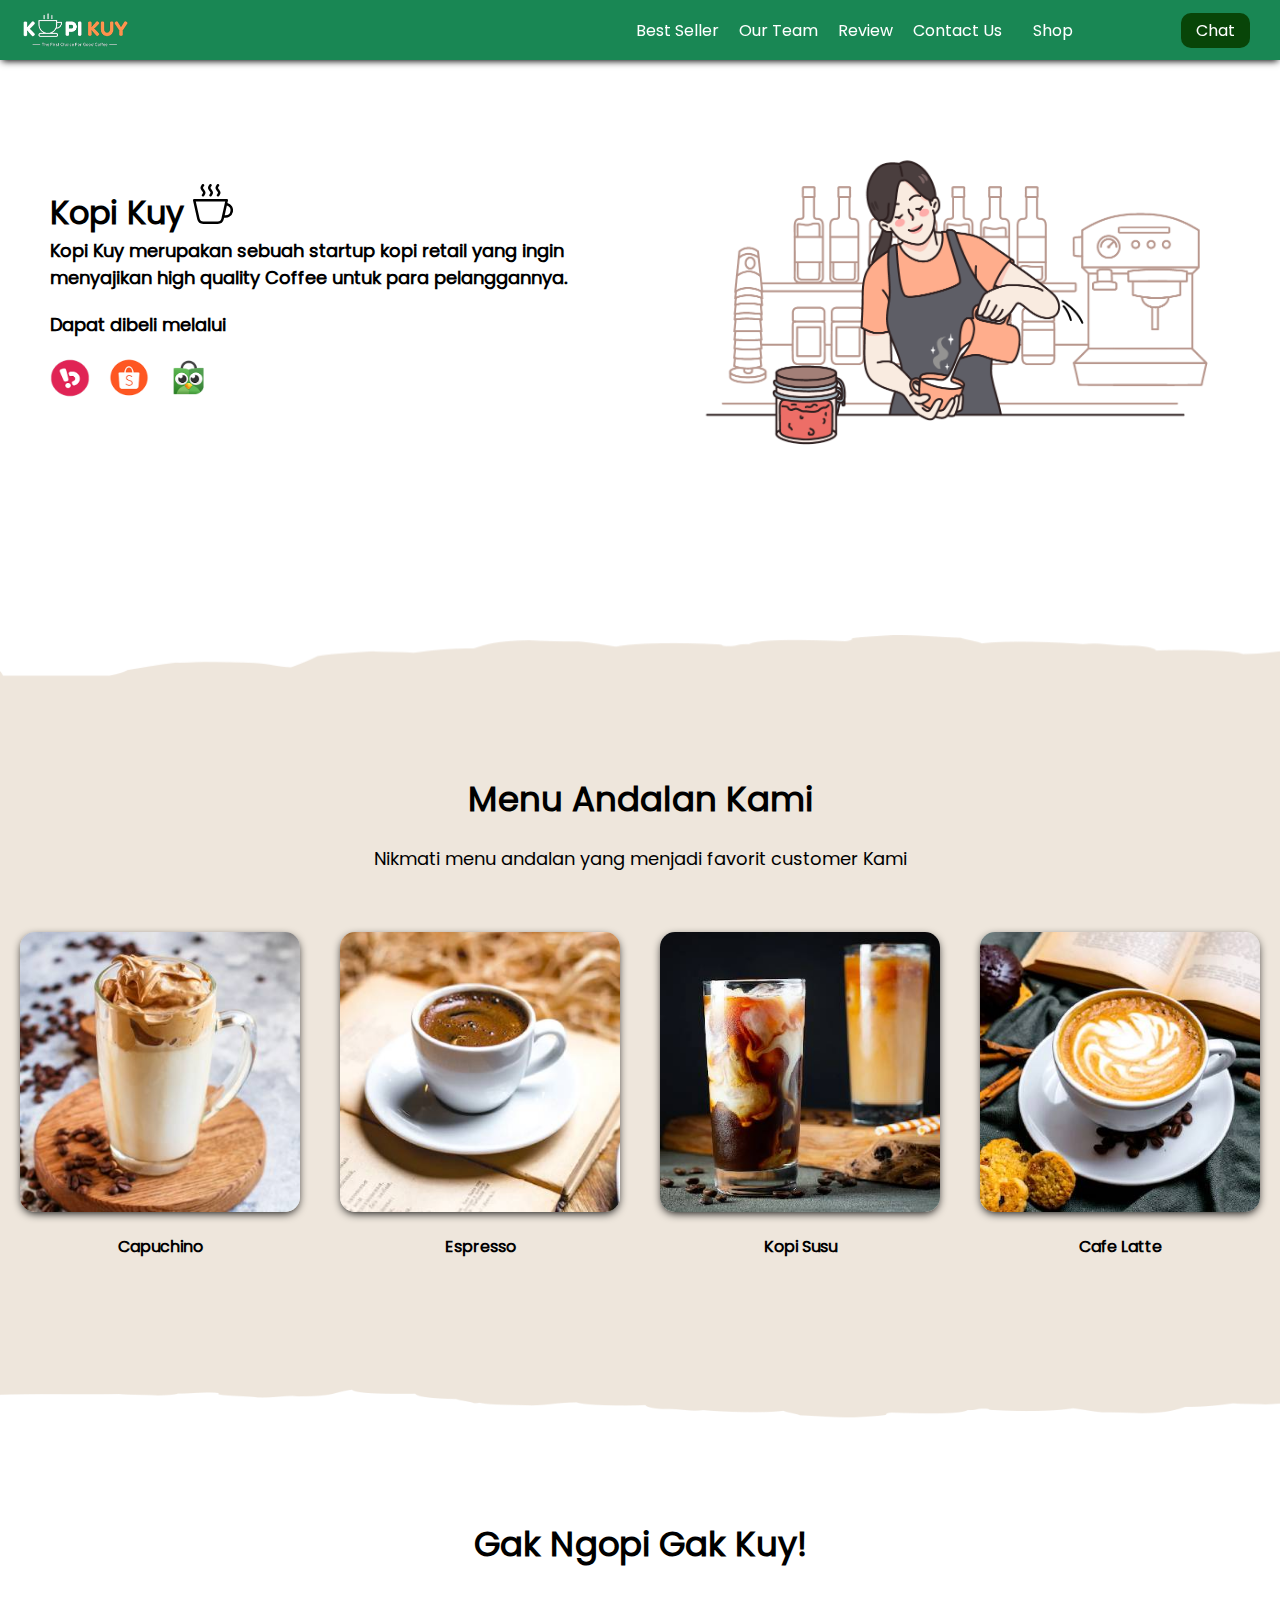
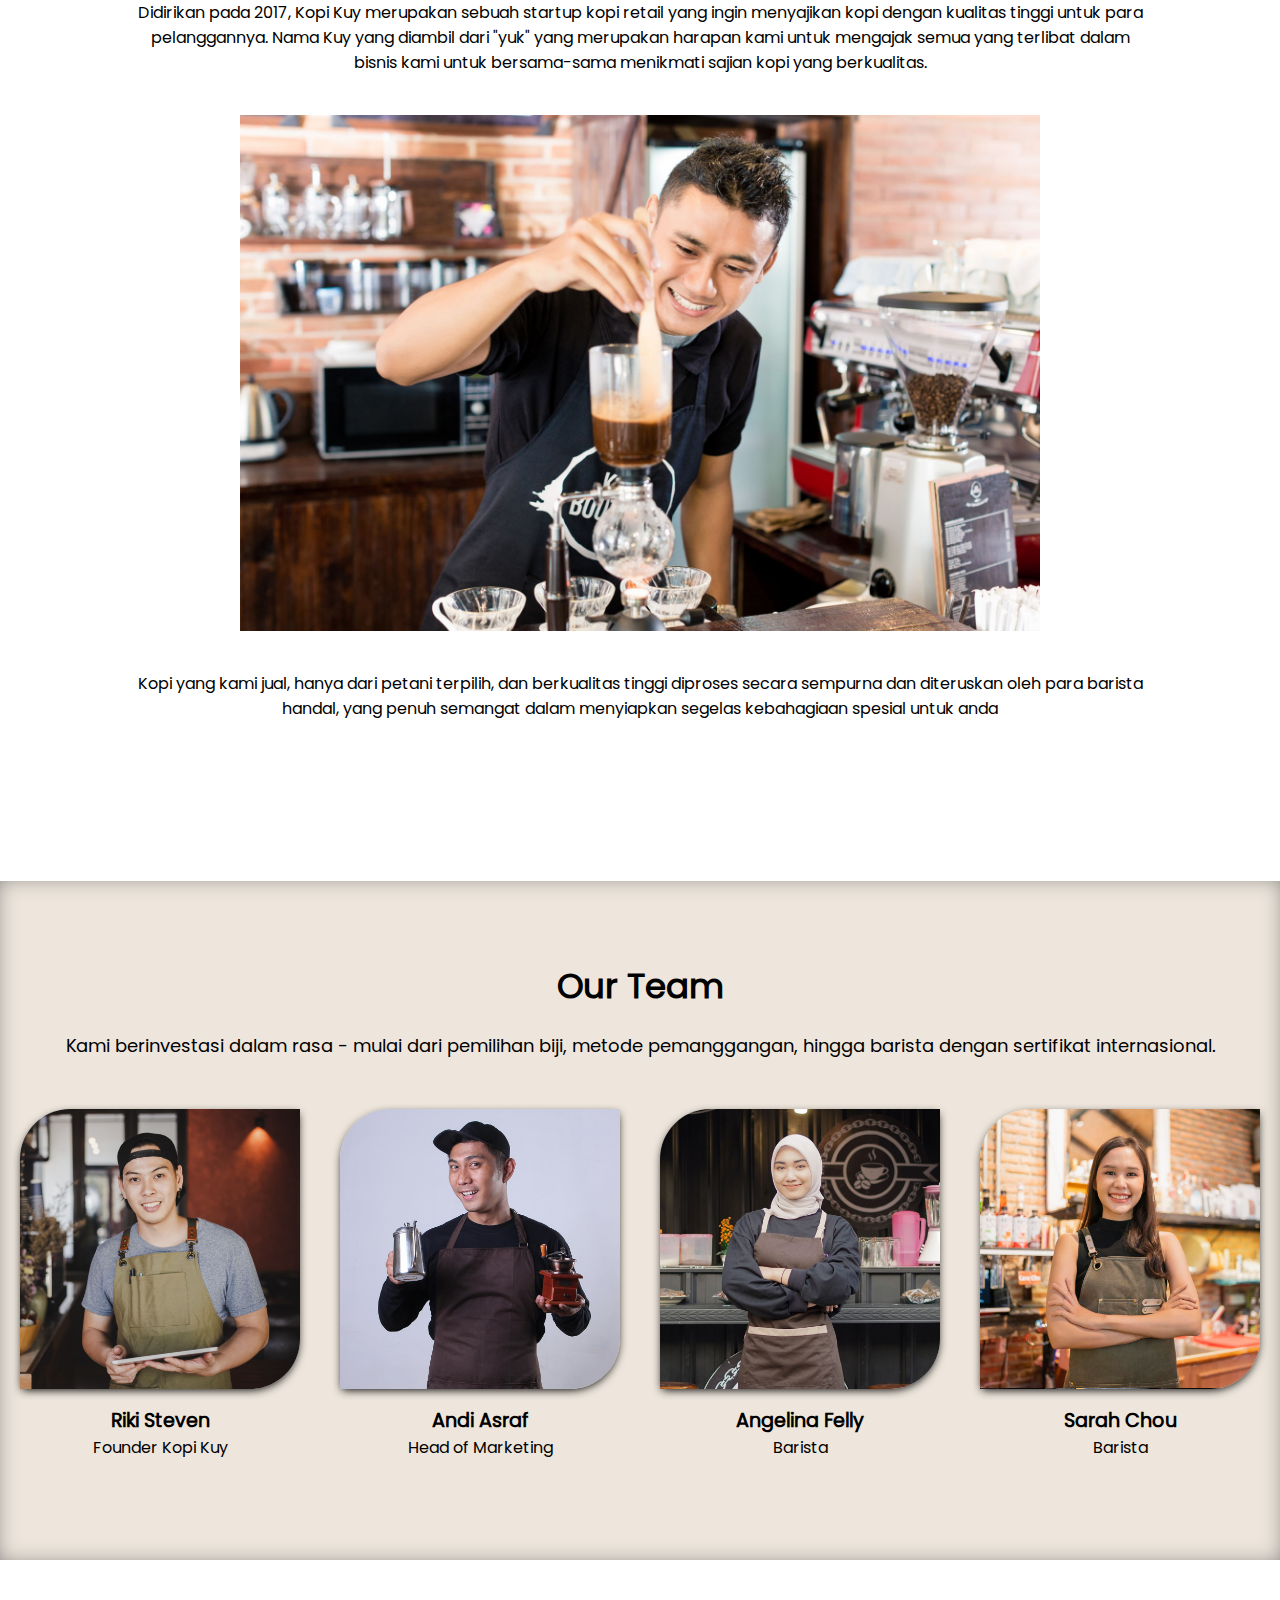
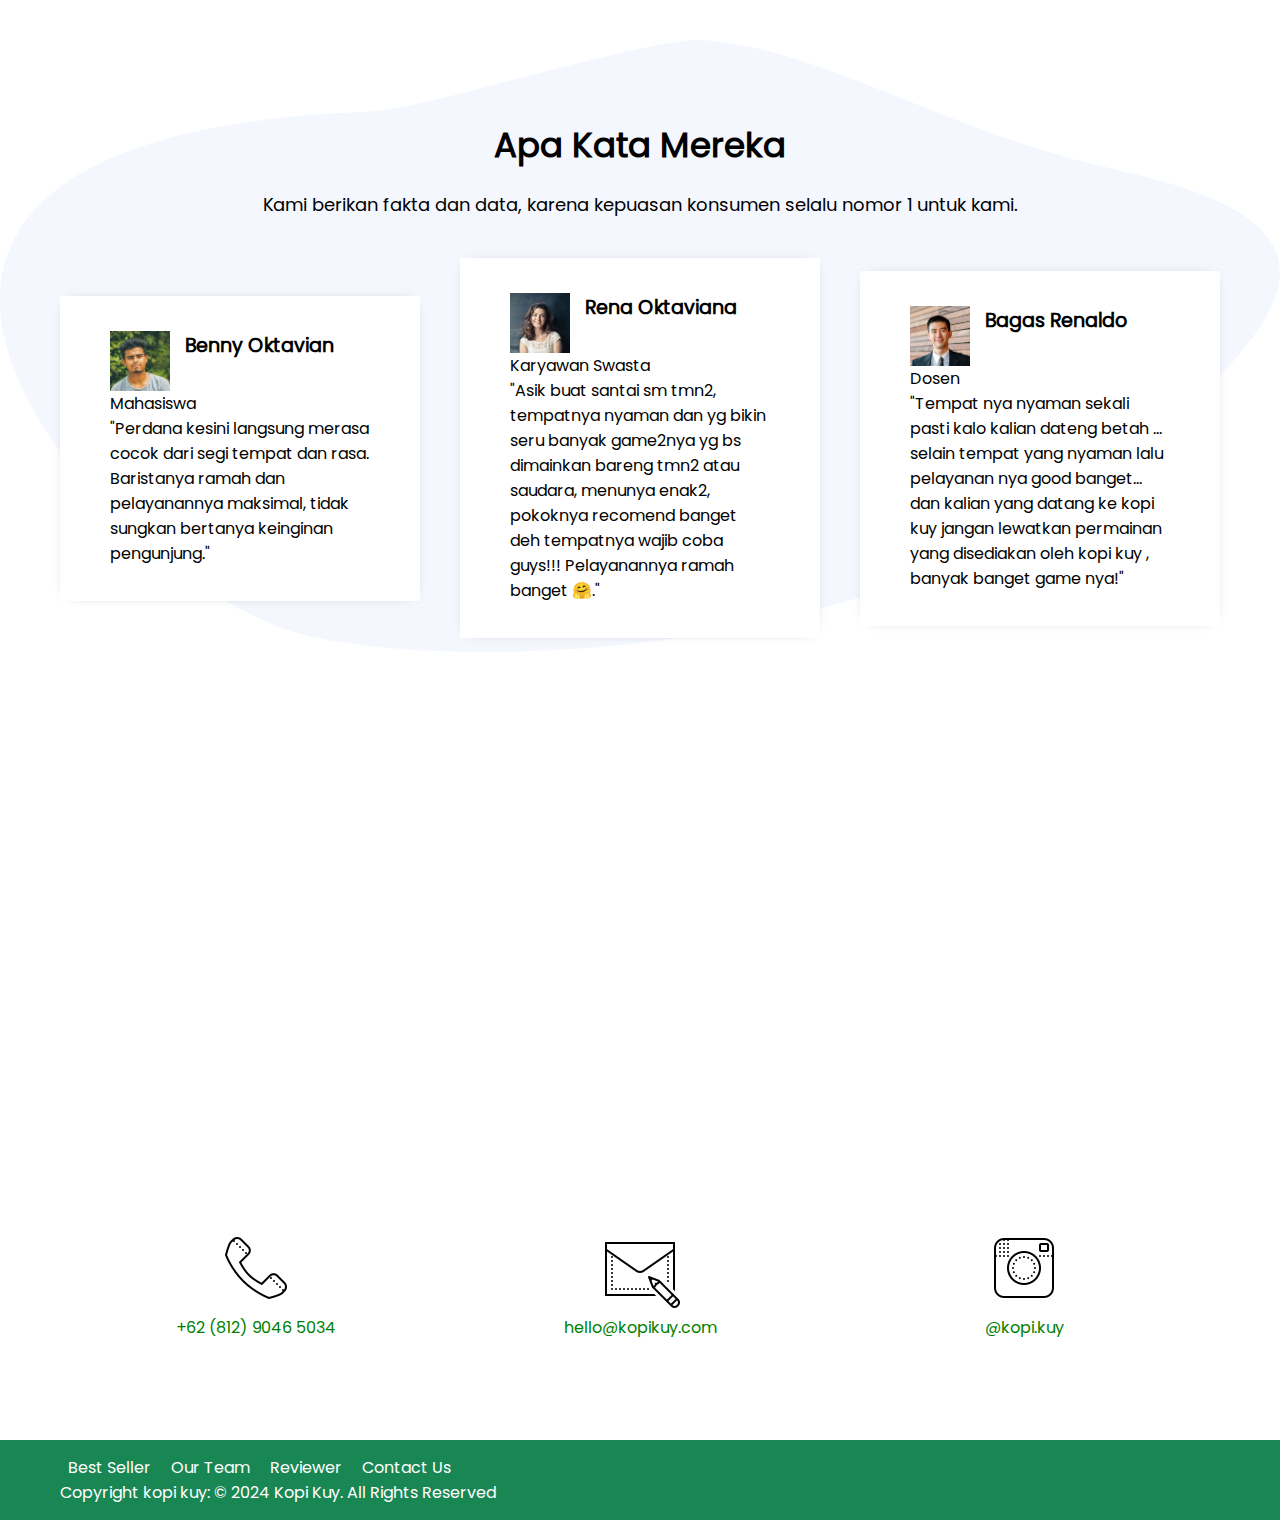
==== index.html @ 82eba28f "Add files via upload" ====
<!DOCTYPE html>
<html lang="id">

<head>
    <meta charset="UTF-8">
    <meta http-equiv="X-UA-Compatible" content="IE=edge">
    <meta name="viewport" content="width=device-width, initial-scale=1.0">
    <link rel="shortcut icon" href="images/favicon.ico" type="image/x-icon">
    <title>Website Kopi Kuy</title>
    <link rel="stylesheet" href="css/style.css">
</head>

<body>
    <nav>
        <img class="logo" src="images/logo/logo_kuy.png">
        <div class="navigasi">
            <a href="#best-seller">Best Seller</a>
            <a href="#our-team">Our Team</a>
            <a href="#review">Review</a>
            <a href="#contact-us">Contact Us</a>
        </div>
        <a class="shop" href="produk.html">Shop</a>
        <a class="chat" href="https://wa.me/628123456?text=Saya ingin bertanya" target="_blank">Chat</a>
    </nav>

    <!--Tulis kode header mulai di baris 28-->

    <header>
        <div class="kiri">
            <h1>
                Kopi Kuy
                <img src="images/icon/icon_kopi.svg" alt="">
                <p>
                    Kopi Kuy merupakan sebuah startup kopi retail yang ingin menyajikan
                    high quality Coffee untuk para pelanggannya.
                </p>
                <p>
                    Dapat dibeli melalui
                </p>
                <div class="olshop">
                    <img src="images/logo/logo_bukalapak.png" alt="">
                    <img src=" images/logo/logo_shopee.png" alt="">
                    <img src="images/logo/logo_tokopedia.png" alt="">
                </div>

            </h1>
        </div>
        <div class="kanan">
            <img src="images/header/header1.png " alt="">
        </div>
    </header>
    <main>
        <section class="best-seller">
            <h2>
                Menu Andalan Kami
            </h2>
            <p>
                Nikmati menu andalan yang menjadi favorit customer Kami
            </p>
            <div class="produk">
                <img src="images/produk/product_capuchino.jpg" alt="">
                <p>
                    Capuchino
                </p>
            </div>
            <div class="produk">
                <img src="images/produk/product_espresso.jpg" alt="">
                <p>
                    Espresso
                </p>

            </div>
            <div class="produk">
                <img src="images/produk/product_kopi_susu.jpg" alt="">
                <p>
                    Kopi Susu
                </p>

            </div>
            <div class="produk">
                <img src="images/produk/product_latte.jpg" alt="">
                <p>
                    Cafe Latte
                </p>
            </div>
        </section>
        <section class="about-us" id="about-us">
            <h2>
                Gak Ngopi Gak Kuy!
            </h2>
            <p>
                Didirikan pada 2017, Kopi Kuy merupakan sebuah startup kopi retail
                yang ingin menyajikan kopi dengan kualitas tinggi untuk para pelanggannya.
                Nama Kuy yang diambil dari "yuk" yang merupakan harapan kami untuk mengajak semua
                yang terlibat dalam bisnis kami untuk bersama-sama menikmati sajian kopi yang berkualitas.
            </p>
            <img src="images/about-us/meracik kopi.jpg" alt="">
            <p>
                Kopi yang kami jual, hanya dari petani terpilih, dan berkualitas tinggi diproses
                secara sempurna dan diteruskan oleh para barista handal, yang penuh semangat
                dalam menyiapkan segelas kebahagiaan spesial untuk anda
            </p>
        </section>

        <section class="our-team" id="our-team">
            <h2>
                Our Team
            </h2>
            <p>
                Kami berinvestasi dalam rasa - mulai dari pemilihan biji, metode pemanggangan,
                hingga barista dengan sertifikat internasional.
            </p>
            <div class="team">
                <img src="images/team/team1.jpg" alt="">
                <h3>
                    Riki Steven
                </h3>
                <p>
                    Founder Kopi Kuy
                </p>
            </div>
            <div class="team">
                <img src="images/team/team2.jpg" alt="">
                <h3>
                    Andi Asraf
                </h3>
                <p>
                    Head of Marketing
                </p>
            </div>
            <div class="team">
                <img src="images/team/team3.jpg" alt="">
                <h3>
                    Angelina Felly
                </h3>
                <p>
                    Barista
                </p>
            </div>
            <div class="team">
                <img src="images/team/team4.jpg" alt="">
                <h3>
                    Sarah Chou
                </h3>
                <p>
                    Barista
                </p>
            </div>

        </section>
        <section class="review" id="review">
            <h2>
                Apa Kata Mereka
            </h2>
            <p>
                Kami berikan fakta dan data, karena kepuasan konsumen selalu nomor 1 untuk kami.
            </p>
            <div class="testimoni">
                <img src="images/customer/customer1.jpg" alt="">
                <h3>
                    Benny Oktavian
                </h3>
                <p>
                    Mahasiswa
                </p>
                <p>
                    "Perdana kesini langsung merasa cocok dari segi tempat dan rasa.
                    Baristanya ramah dan pelayanannya maksimal, tidak sungkan bertanya keinginan pengunjung."
                </p>
            </div>
            <div class="testimoni">
                <img src="images/customer/customer2.jpg" alt="">
                <h3>
                    Rena Oktaviana
                </h3>
                <p>
                    Karyawan Swasta
                </p>
                <p>
                    "Asik buat santai sm tmn2, tempatnya nyaman dan yg bikin seru banyak game2nya
                    yg bs dimainkan bareng tmn2 atau saudara, menunya enak2, pokoknya recomend
                    banget deh tempatnya wajib coba guys!!! Pelayanannya ramah banget 🤗."
                </p>


            </div>
            <div class="testimoni">
                <img src="images/customer/customer3.jpg" alt="">
                <h3>
                    Bagas Renaldo
                </h3>
                <p>
                    Dosen
                </p>
                <p>
                    "Tempat nya nyaman sekali pasti kalo kalian dateng betah ...
                    selain tempat yang nyaman lalu pelayanan nya good banget...
                    dan kalian yang datang ke kopi kuy jangan lewatkan permainan yang disediakan
                    oleh kopi kuy , banyak banget game nya!"
                </p>
            </div>
        </section>

        <section class="contact-us" id="contact-us">
            <iframe
                src="https://www.google.com/maps/embed?pb=!1m14!1m8!1m3!1d7932.741866032694!2d106.668581!3d-6.214715!3m2!1i1024!2i768!4f13.1!3m3!1m2!1s0x2e69f9912c7f297b%3A0xe5a3a671dae861ab!2sKopi%20kuy!5e0!3m2!1sid!2sid!4v1680617229460!5m2!1sid!2sid"
                allowfullscreen="" loading="lazy" referrerpolicy="no-referrer-when-downgrade"></iframe>
            <div class="kontak">
                <img src="images/icon/icon_phone.png" alt="">
                <p>
                    +62 (812) 9046 5034
                </p>
            </div>
            <div class="kontak">
                <img src="images/icon/icon_mail.png" alt="">
                <p>
                    hello@kopikuy.com
                </p>
            </div>
            <div class="kontak">
                <img src="images/icon/icon_instagram.png" alt="">
                <p>
                    @kopi.kuy
                </p>
            </div>
        </section>


    </main>
    <footer>
        <div class="navigasi">
            <a href="#best-seller">
                Best Seller</a>
            <a href="#our-team">
                Our Team</a>
            <a href="#review">
                Reviewer</a>
            <a href="#contact-us">
                Contact Us</a>

            <P>
                Copyright kopi kuy: © 2024 Kopi Kuy. All Rights Reserved
            </P>
    </footer>


</body>
---- css/style.css ----
/* Kode * di bawah ini untuk mereset tampilan setiap web browser supaya seragam */

* {
   box-sizing: border-box;
   margin: 0;
   padding: 0;
}

html {
   /* scroll-behavior: smooth agar scroll ketika klik pada navigasi menjadi halus */
   scroll-behavior: smooth;
}

/* 
Kode di bawah ini untuk mengatur nav sampai footer agar memiliki tampilan flexibel
selengkapnya akan di bahas di hari ke 3
*/

nav,
header,
section,
footer {
   /* 
      display: flex memiliki pengaturan yang dapat mengatur agar elemen
      di dalamnya memiliki ukuran yang fleksibel
      digunakan saat ada elemen yang isinya lebih dari satu kolom
   */
   display: flex;
   /* 
      align-items: center mengatur elemen di dalamnya rata tengah vertikal
   */
   align-items: center;

   /* 
      justify-content: center mengatur elemen di dalamnya rata tengah horizontal
   */
   justify-content: center;

   /* 
      flex-wrap: wrap mengatur agar jika lebar elemen berlebih, maka elemen
      akan otomatis diletakan di baris baru (tidak dipaksakan di satu baris)
   */
   flex-wrap: wrap;
}



/* 
Kode @font-face untuk menginstall font ke dalam Website 
src adalah untuk lokasi fontnya, font dapat di cari di website https://fonts.google.com/
dengan memberi nama family, maka kita mendaftarkan font tersebut ke dalam website
*/

@font-face {
   src: url(../fonts/poppins.woff2);
   font-family: 'Poppins';
}

body {
   /* 
   mendaftarkan semua teks pada body menjadi family Poppins 
   kenapa pada body? karena elemen body membungkus semua elemen dari nav section sampai footer
   */
   font-family: 'Poppins';
}

/*
Misalnya ada font dari google yang bernama Irish Grover yang berada di:
https://fonts.gstatic.com/s/irishgrover/v23/buExpoi6YtLz2QW7LA4flVgv__RP.woff2

maka bisa coba copy kode berikut untuk menginstall font tadi:

@font-face {
  font-family: 'Irish Grover';
  font-style: normal;
  font-weight: 400;
  src: url(https://fonts.gstatic.com/s/irishgrover/v23/buExpoi6YtLz2QW7LA4flVgv__RP.woff2) format('woff2');
}

Jika kode di atas sudah di copy
Nanti pada element yang ingin menggunakan font Irish Grover Tadi, tinggal diganti font-familynya
misal mau mengganti h1 dan h2 maka kodenya sebagai berikut:

h1,h2 {
   font-family: 'Irish Grover';
}

*/


a {
   /* menghilangkan garis bawah pada link */
   text-decoration: none;

   /* 
   color: adalah untuk mengganti warna tulisan.
   color:unset digunakan pada a untuk menghilangkan warna bawaan pada link (biasanya warna biru) 
   */
   color: unset;
}

h2 {
   /* mengatur ukuran huruf ke 34 pixel */
   font-size: 34px;
}

h3 {
   /* mengatur ukuran huruf ke 1.2rem */
   font-size: 1.2rem;
}

h1,
h2,
h3 {
   /* mengatur tebal huruf bisa bold, normal*/
   font-weight: bold;
}

img {
   /* 
      kode max-width artinya lebar maksimal
      mengatur agar semua elemen img memiliki lebar maksimal 100% agar
      besar gambar tidak melebihi layar ataupun elemen pembungkus
   */
   max-width: 100%;
}

/* Navigasi */

nav {
   /* 
   background-color mengatur warna latar belakang 
   untuk pengguna hp, pergantian warna tidak bisa seperti vs code
   hanya dapat menggunakan warna bahasa inggris seperti: red, green, brown, purple dsb
   untuk pengguna vscode silahkan arahkan mouse ke kotak warna di bawah
   untuk mengganti warna sesuai keinginan
   */
   background-color: #198754;

   /* box-shadow membuat efek bayangan */
   box-shadow: 0 3px 7px -2px #000;

   /* width mengatur lebar elemen. 100% agar lebarnya full dari kiri sampai kanan layar */
   width: 100%;

   /* 
   padding digunakan untuk memberi jarak ke dalam. 
   efeknya bila digunakan pada elemen yang memiliki warna latar akan membuat elemen tersebut 'gemuk'
   padding-top artinya jarak ke atas, nilai padding dapat berupa
   padding-top, padding-bottom, padding-left, padding-right
   */
   padding-top: 10px;
   padding-bottom: 10px;

   /* 
   position mengatur posisi elemen, position:fixed supaya elemen nav akan ikut menempel di atas layar
   saat kita scroll ke bawah. Jika ingin navigasi gak nempel, bisa menggunakan position:static;
   */
   position: fixed;

   /* Nilai z-index semakin besar, maka elemen akan semakin di depan */
   z-index: 500;
}

img.logo {
   /* height mengatur tinggi elemen */
   height: 40px;
   /* penjelasan margin mirip dengan padding, fungsinya untuk memberi jarak pada elemen */
   margin-left: 20px;
}

div.navigasi {
   margin-left: auto;
   margin-right: 15px;
}

nav a {
   color: #fff;
   padding-left: 8px;
   padding-right: 8px;
}

a.shop {
   margin-right: 100px;
}

a.chat {
   margin-right: 30px;
   background-color: rgb(8, 69, 8);
   color: #fff;
   padding-top: 5px;
   padding-right: 15px;
   padding-bottom: 5px;
   padding-left: 15px;
   border-radius: 10px;
}


/* 
   PERHATIKAN bahwa dalam mengatur elemen, nama elemen langsung ditulis
   sedangkan untuk mengatur class, dibutuhkan tanda titik (.) terlebih dulu
   img {} berarti seluruh elemen dengan tag img (<img src="....">), 
   sedangkan .img artinya hanya elemen dengan class img (<img class="img" src="...">) 
*/


/* HEADER */


header,
section {
   /*
    padding mengatur jarak ke dalam
    pada padding dan margin ditambahkan top / right / bottom / top 
    untuk mengatur jarak masing-masing 
   */
   padding-top: 80px;
   padding-bottom: 80px;

   /* margin mengatur jarak ke luar */
   margin-bottom: 80px;
}

/* penulisan CSS dapat digabung dengan beberapa elemen */
header div.kiri,
header div.kanan {
   /* width mengatur lebar elemen. 50% artinya setengah ukuran elemen pembungkus */
   width: 50%;
   padding: 50px;
}

header h1 {
   margin-bottom: 20px;
}

header p {
   /* font-size digunakan untuk mengatur ukuran huruf */
   font-size: 18px;
   margin-bottom: 20px;
}

div.olshop img {
   width: 40px;
   /* aspect-ratio:1 agar tinggi menyesuaikan width */
   aspect-ratio: 1;
   margin-right: 10px;
}

/* Best Seller */

section.best-seller {
   position: relative;

   /* background-color mengatur warna latar belakang elemen */
   background-color: #EEE6DC;

   /* text-align mengatur rata tulisan, bisa bernilai: left, right, center, justify */
   text-align: center;
}

/* 
terkait position, after, dan before memerlukan pemahaman mendalam
terkait layout pada CSS untuk dapat memahami secara penuh 
*/

section.best-seller::before,
section.best-seller::after {
   position: absolute;
   content: "";
   width: 100%;
   height: 76px;

   /* background-image untuk menambahkan gambar sebagai background */
   background-image: url(../images/background/garis-atas.png);

   /*background-size agar gambar latar menyesuaikan tinggi / lebar elemen */
   background-size: cover;

   top: -60px;
   left: 0;
}

section.best-seller::after {
   height: 60px;
   background-image: url(../images/background/garis-bawah.png);
   top: unset;
   bottom: -60px;
}

section.best-seller h2 {
   margin-bottom: 20px;
   width: 100%;
}

/* 
Penulisan section.best-seller > p berarti mengatur elemen p yang langsung
di bungkus oleh elemen <section class="best-seller">
aturan ini tidak berlaku untuk elemen <p> yang ada di dalam <div class="produk">
*/

section.best-seller>p {
   font-size: 18px;
   margin-bottom: 40px;
   width: 100%;
}

div.produk {
   /* 
      Penulisan padding dan margin seperti padding:20px ini penulisan singkat 
      yang berarti top, right, bottom, left nilainya sama, yaitu 20px 
   */
   padding: 20px;
   width: 25%;
}

div.produk img {
   /* transition membuat animasi transisi dari perubahan style, 0.3s berarti 0.3 detik */
   transition: all 0.3s ease;

   /* border-radius  Membuat sudut membulat */
   border-radius: 15px;

   /* box-shadow membuat efek bayangan */
   box-shadow: 0 3px 10px -2px #000;
}

/*

kode div.produk img:hover akan dijalankan saat mouse ada di atas elemen <img> yang ada
di dalam <div class="produk"> 
karena ada efek transition pada div.produk img 
maka akan menghasilkan efek animasi yang smooth

*/
div.produk img:hover {

   /* membuat transformasi, bisa berupa scale(1.05), rotate(180deg), translateY(-50px), dsb */
   transform: scale(0.9);
   border-radius: 50%;
}

div.produk p {
   margin-top: 15px;
   font-weight: bold;
}



/* About US */

section.about-us {
   /* max-width: 80%; mengatur lebar maksimal elemen tidak boleh melebihi 80% layar */
   max-width: 80%;

   /* margin-left dan margin-right auto akan membuat posisi elemen berada di tengah */
   margin-left: auto;
   margin-right: auto;
   text-align: center;
}

section.about-us h2 {
   margin-bottom: 30px;
   width: 100%;
}

section.about-us img {
   /* 
      Penulisan width: 800px dan max-width: 100% mengatur agar
      elemen memiliki lebar 800px namun tidak boleh melebihi 100% ukuran layar
   */
   width: 800px;
   max-width: 100%;
   margin: auto;
}

/*
section.about-us p:nth-child(2) berarti mengatur elemen ke 2 dengan jenis <p>
yang ada di dalam <section class="about-us">
*/

section.about-us p:nth-child(2) {
   margin-bottom: 40px;
}

section.about-us p:nth-child(4) {
   margin-top: 40px;
}


/* OUR TEAM */

section.our-team {
   background-color: #EEE6DC;
   box-shadow: inset 0px 0px 23px -6px #707070;
   text-align: center;
}

section.our-team h2 {
   margin-bottom: 20px;
   width: 100%;
}

section.our-team>p {
   margin-bottom: 30px;
   font-size: 18px;
   width: 800px;
   max-width: 90%;
   margin-left: auto;
   margin-right: auto;
   width: 100%;
}

div.team {
   width: 25%;
   padding: 20px;
}

div.team img {
   width: 100%;
   aspect-ratio: 1/1;
   object-fit: cover;
   box-shadow: 0 3px 10px -2px #000;
   border-radius: 50px 0px 50px 0px;
   margin-bottom: 10px;
}


/* REVIEW */

section.review {
   background-image: url(../images/background/bg-review.svg);
   /* 
      background-size: contain;
      membuat gambar latar belakang tidak terpotong
   */
   background-size: contain;

   /* 
      background-repeat: no-repeat;
      membuat gambar latar belakang tidak diulang (duplikat)
   */
   background-repeat: no-repeat;
   padding-left: 40px;
   padding-right: 40px;
   justify-content: space-around;
   /* align-items: stretch; membuat tinggi elemen di dalam .review .baris seragam */
   text-align: center;
}

section.review h2 {
   margin-bottom: 20px;
   width: 100%;
}

section.review>p {
   margin-bottom: 40px;
   font-size: 18px;
   width: 100%;
}

div.testimoni {
   width: 30%;
   display: flex;
   flex-wrap: wrap;
   padding: 35px 50px;
   box-shadow: 0px 0px 12px -10px #000;
   background-color: #fff;
}

div.testimoni img {
   width: 60px;
   height: 60px;
   margin-right: 15px;
   object-fit: cover;
}

div.profile {
   text-align: left;
   display: block;
   margin-bottom: 30px;
   width: calc(100% - 75px);
}

div.profile p {
   width: 100%;
   text-align: left;
}

div.testimoni>p {
   width: 100%;
   text-align: left;
}

*[data-from="tmp"]>* {
   position: relative;
}

*[data-from="tmp"]>*:nth-child(1):before {
   position: absolute;
   color: red;
   bottom: 40px;
   content: "prakerja";
   font-size: 13px;
   z-index: 10;
   text-decoration: line-through;
}

/* CONTACT US */
section.contact-us {
   margin-bottom: 20px;
}

section.contact-us iframe {
   width: 100%;
   height: 300px;
   border: 0;
}

div.kontak {
   width: 30%;
   /* color mengatur warna tulisan */
   color: green;
   text-align: center;
   margin-top: 50px;
}


/* FOOTER */

footer {
   background-color: #198754;
   padding-top: 15px;
   padding-bottom: 15px;
   color: #fff;
   padding-right: 40px;
   padding-left: 40px;
}

footer div.navigasi {
   margin-left: 20px;
   margin-right: auto;
}

footer div.navigasi a {
   padding: 8px;
}



/* UNTUK kode RESPONSIF hari ke 3 tulis DI BAWAH sini */
@media (max-width:600px) {

   div.navigasi {
      display: none;
   }

   a.shop {
      margin-right: 20px;
      margin-left: auto;
   }

   header div.kiri,
   header div.kanan {
      width: 100%;
      padding: 30px;
      text-align: center;
   }
div.produk,
div.kontak,
div.team {
   width: 50%;
}
div.testimoni {
   width: 100%;
   padding: 42px 16px;
   margin-bottom: 29px;
}

   /*Akhir media query*/
}


/* Kode CSS Selesai di sini */
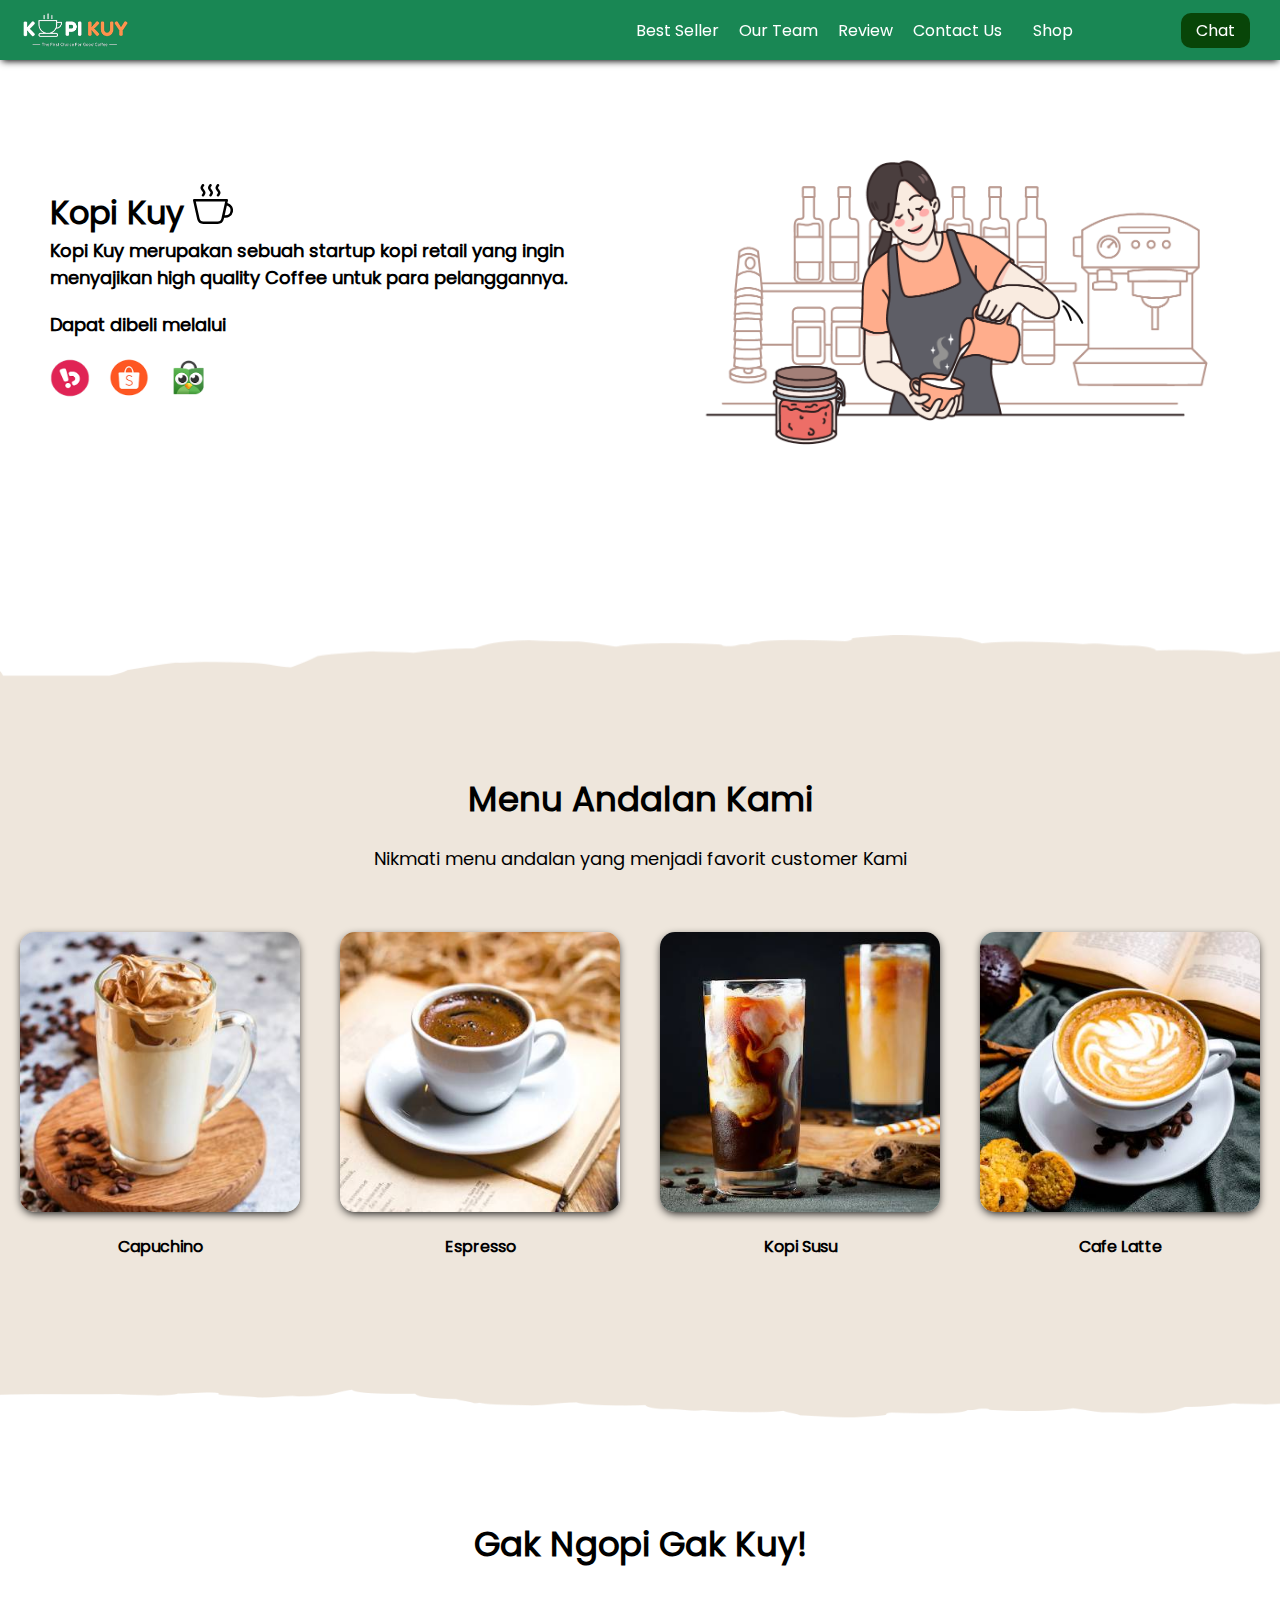
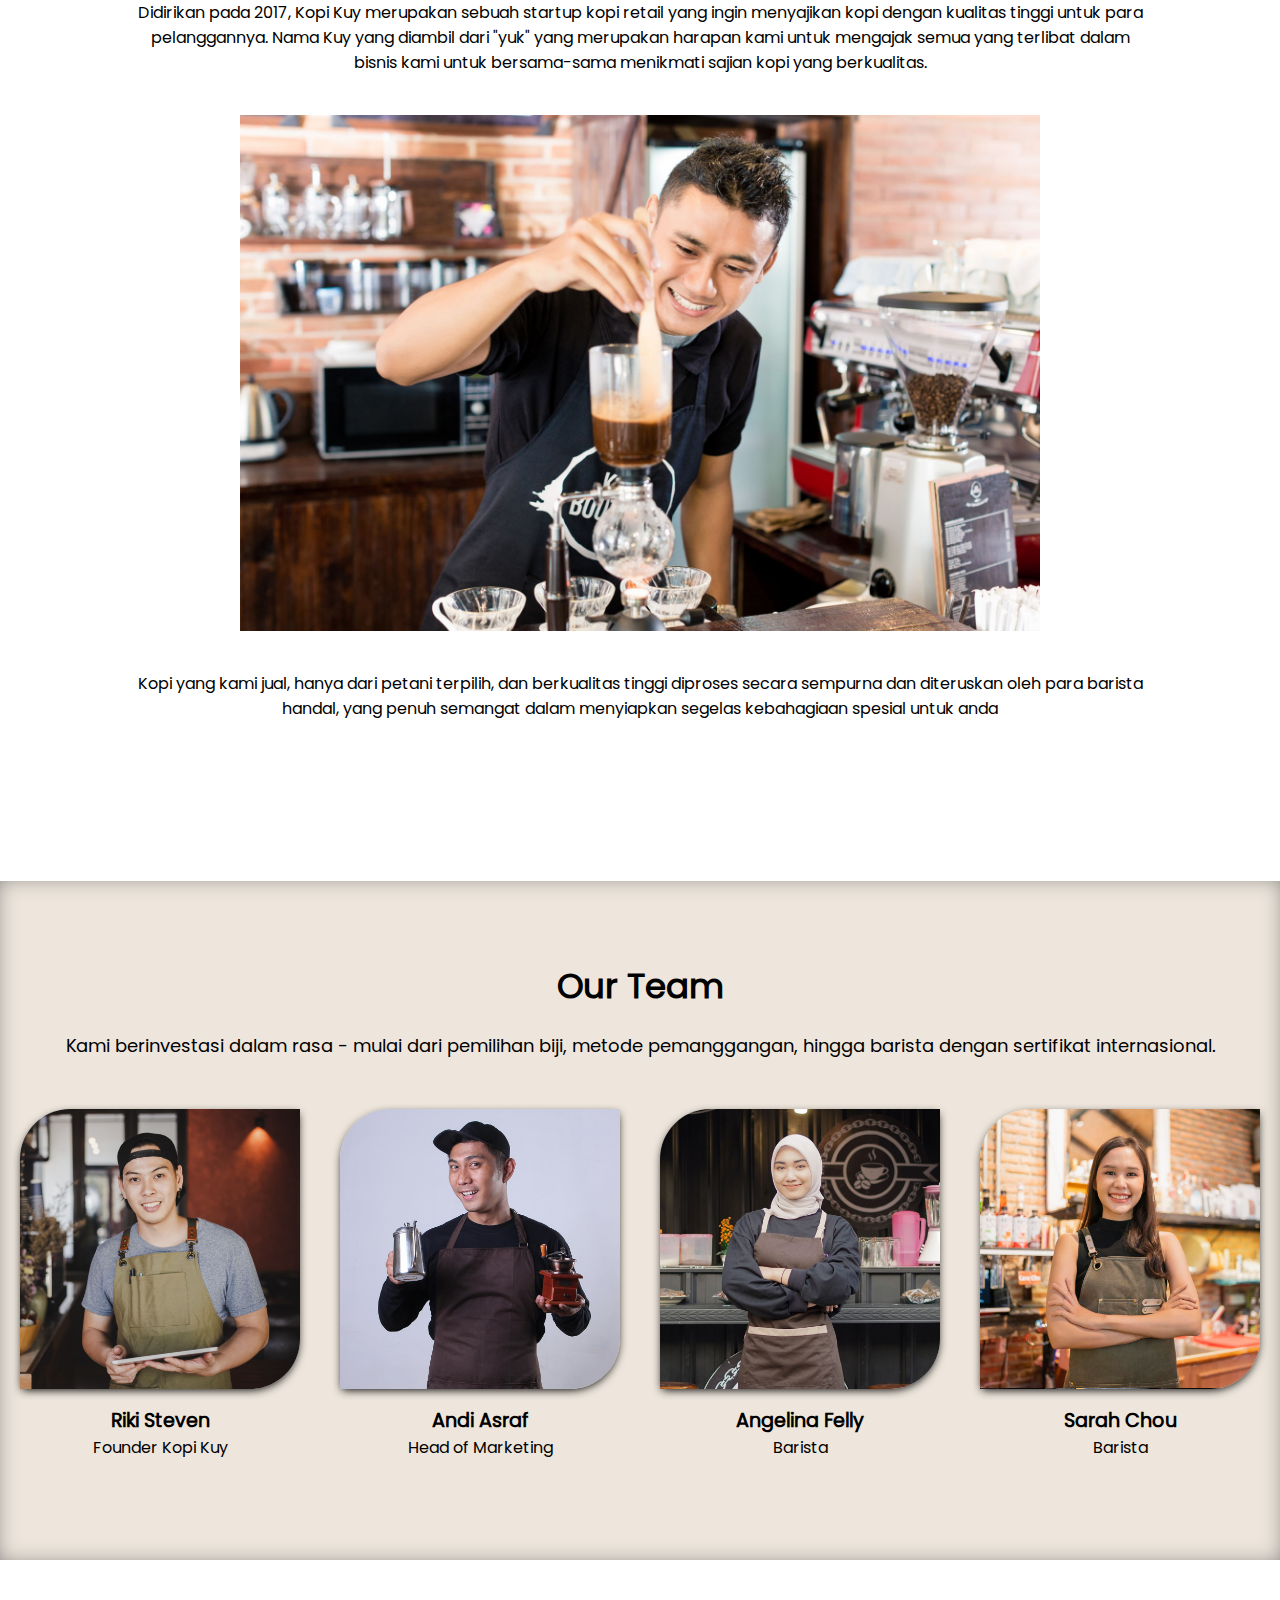
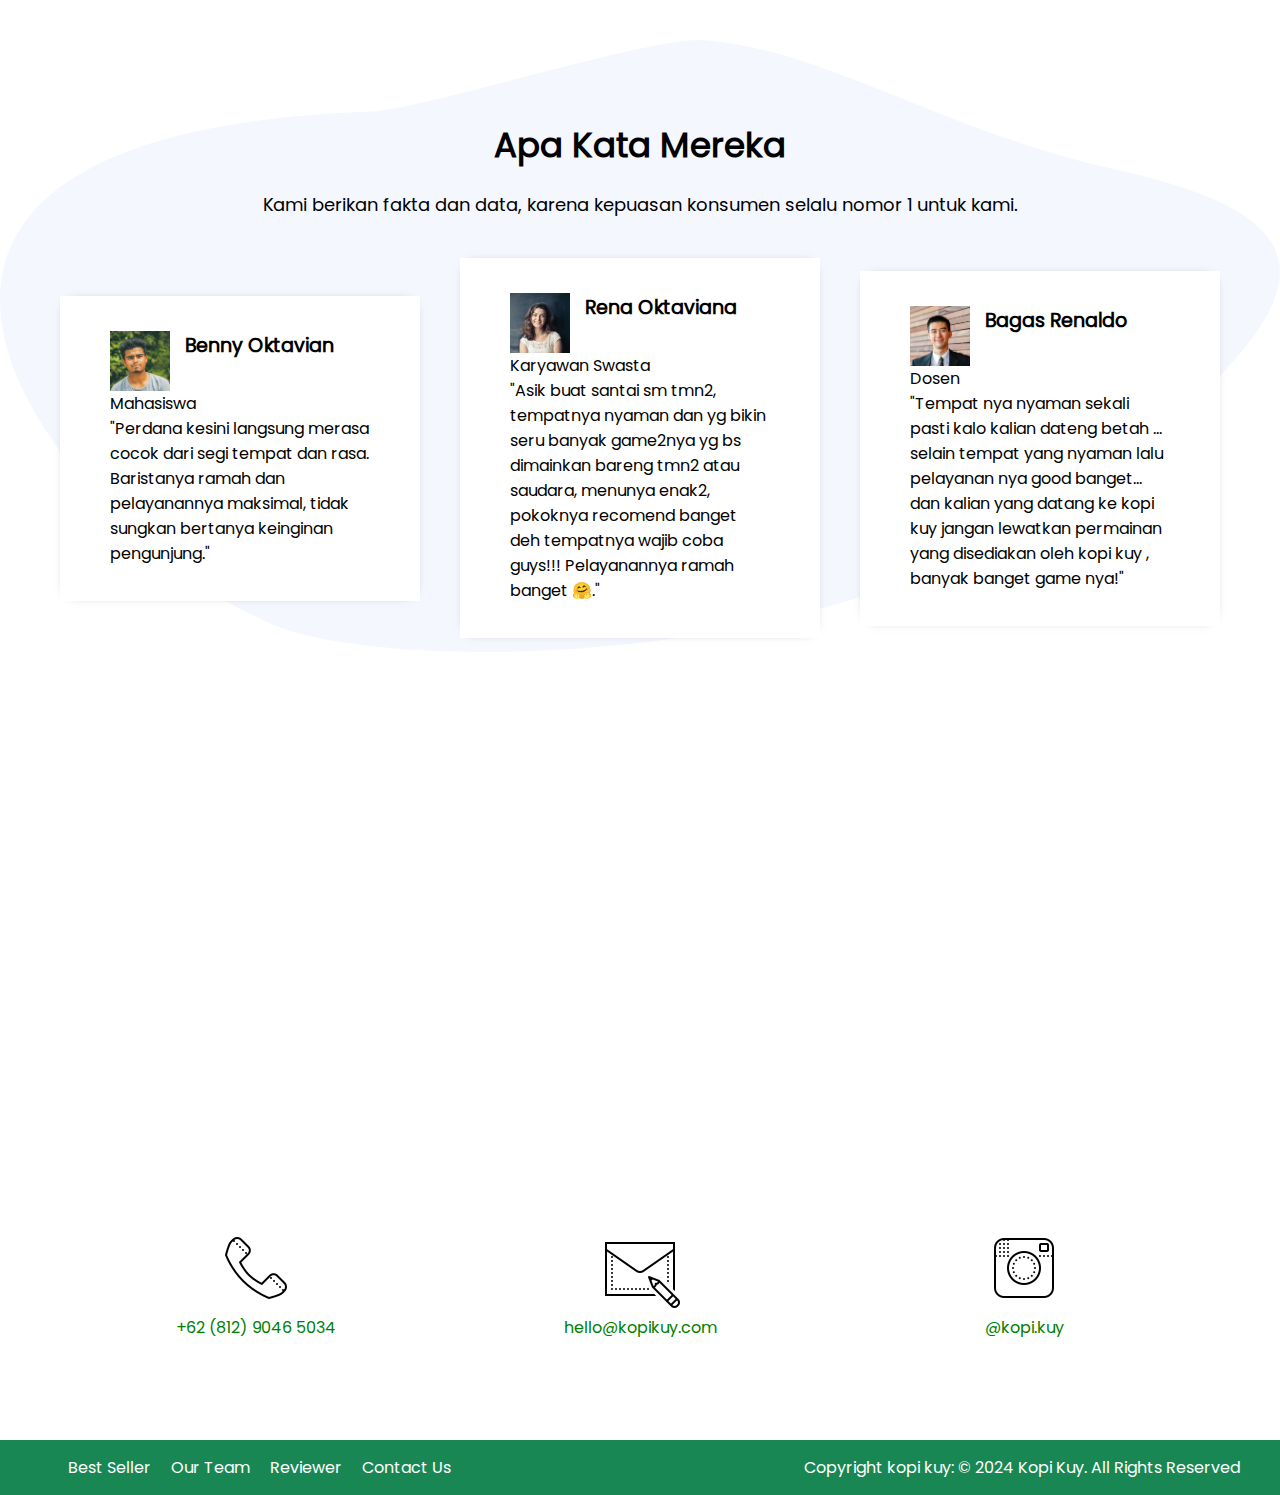
==== commit 10f3a42b: "Add files via upload" ====
--- a/index.html
+++ b/index.html
@@ -50,7 +50,9 @@
         </div>
     </header>
     <main>
-        <section class="best-seller">
+        
+        <section class="best-seller" id="best-seller">
+            
             <h2>
                 Menu Andalan Kami
             </h2>
@@ -63,6 +65,7 @@
                     Capuchino
                 </p>
             </div>
+
             <div class="produk">
                 <img src="images/produk/product_espresso.jpg" alt="">
                 <p>
@@ -101,6 +104,7 @@
                 dalam menyiapkan segelas kebahagiaan spesial untuk anda
             </p>
         </section>
+
 
         <section class="our-team" id="our-team">
             <h2>
@@ -237,11 +241,13 @@
                 Reviewer</a>
             <a href="#contact-us">
                 Contact Us</a>
-
-            <P>
-                Copyright kopi kuy: © 2024 Kopi Kuy. All Rights Reserved
-            </P>
+         </div>
+    <p>
+    Copyright kopi kuy: © 2024 Kopi Kuy. All Rights Reserved
+    </p>
+ 
     </footer>
-
-
-</body>+   
+
+
+</body>
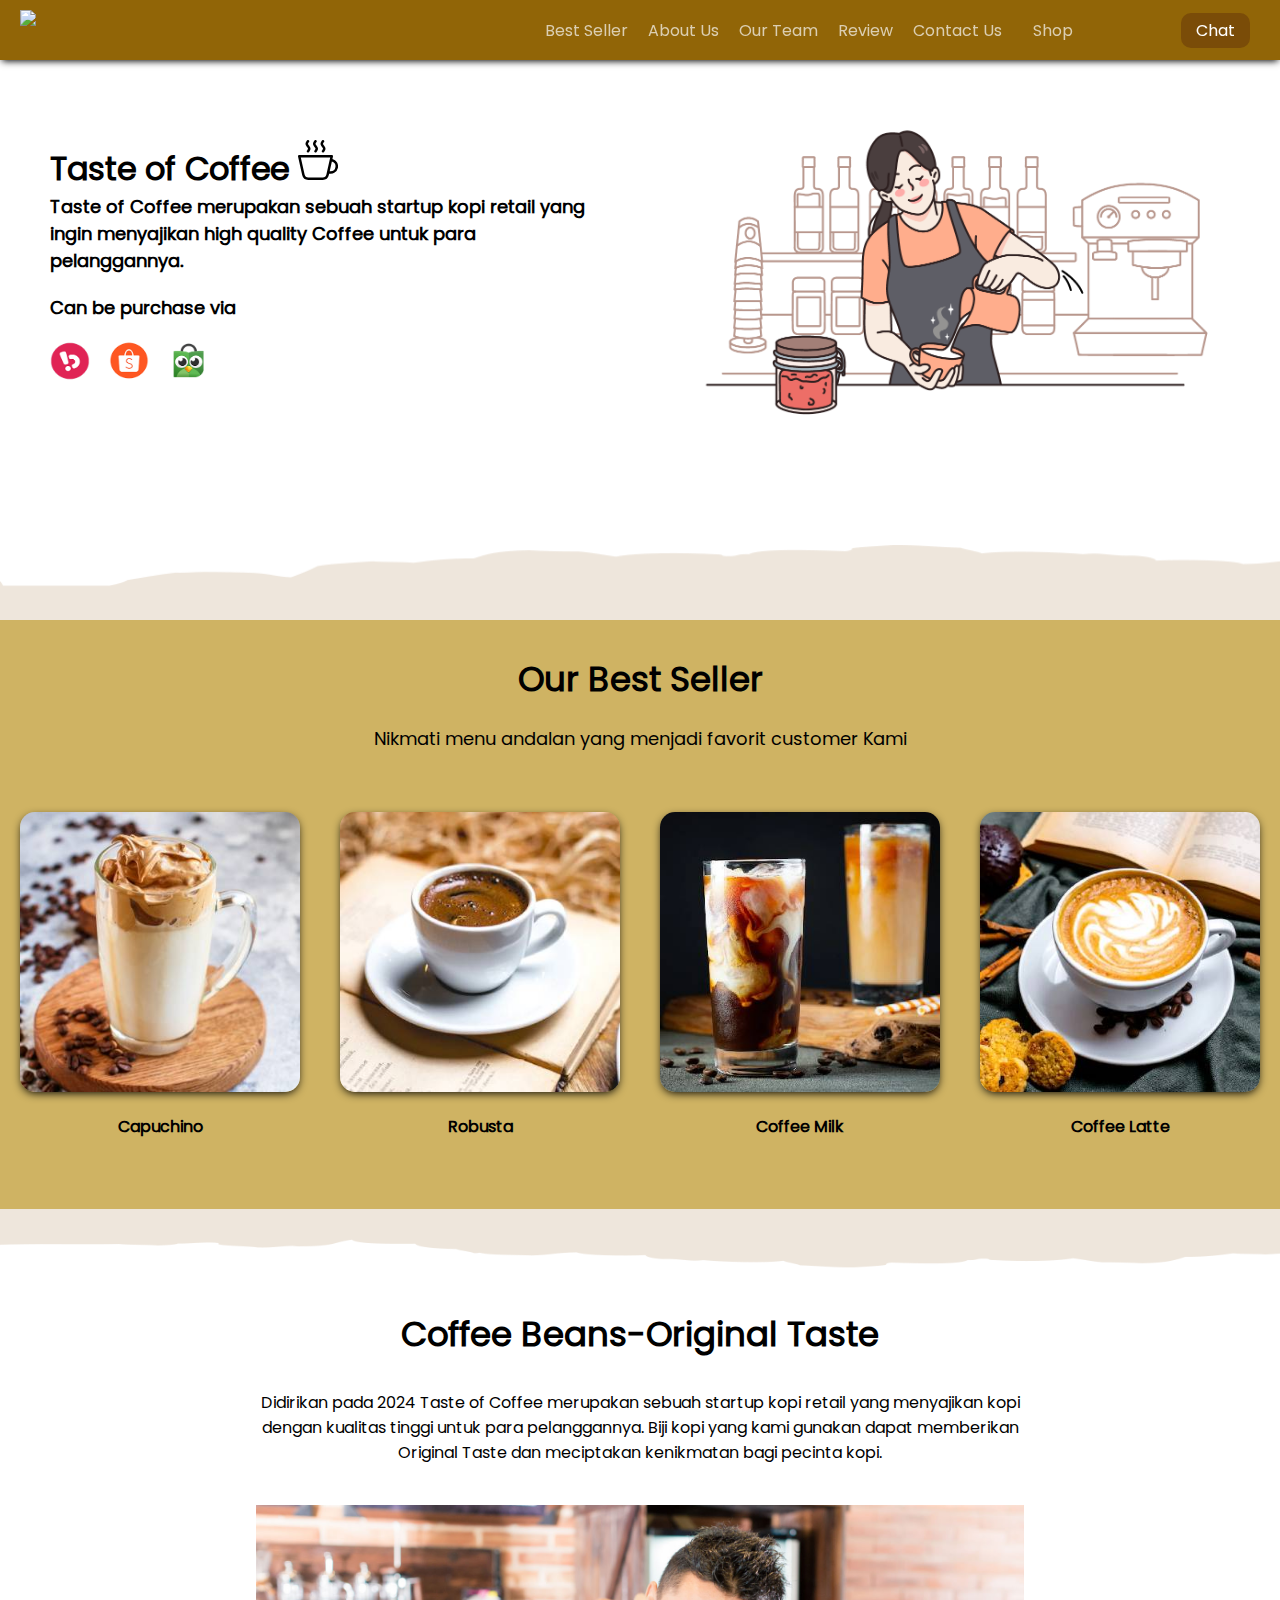
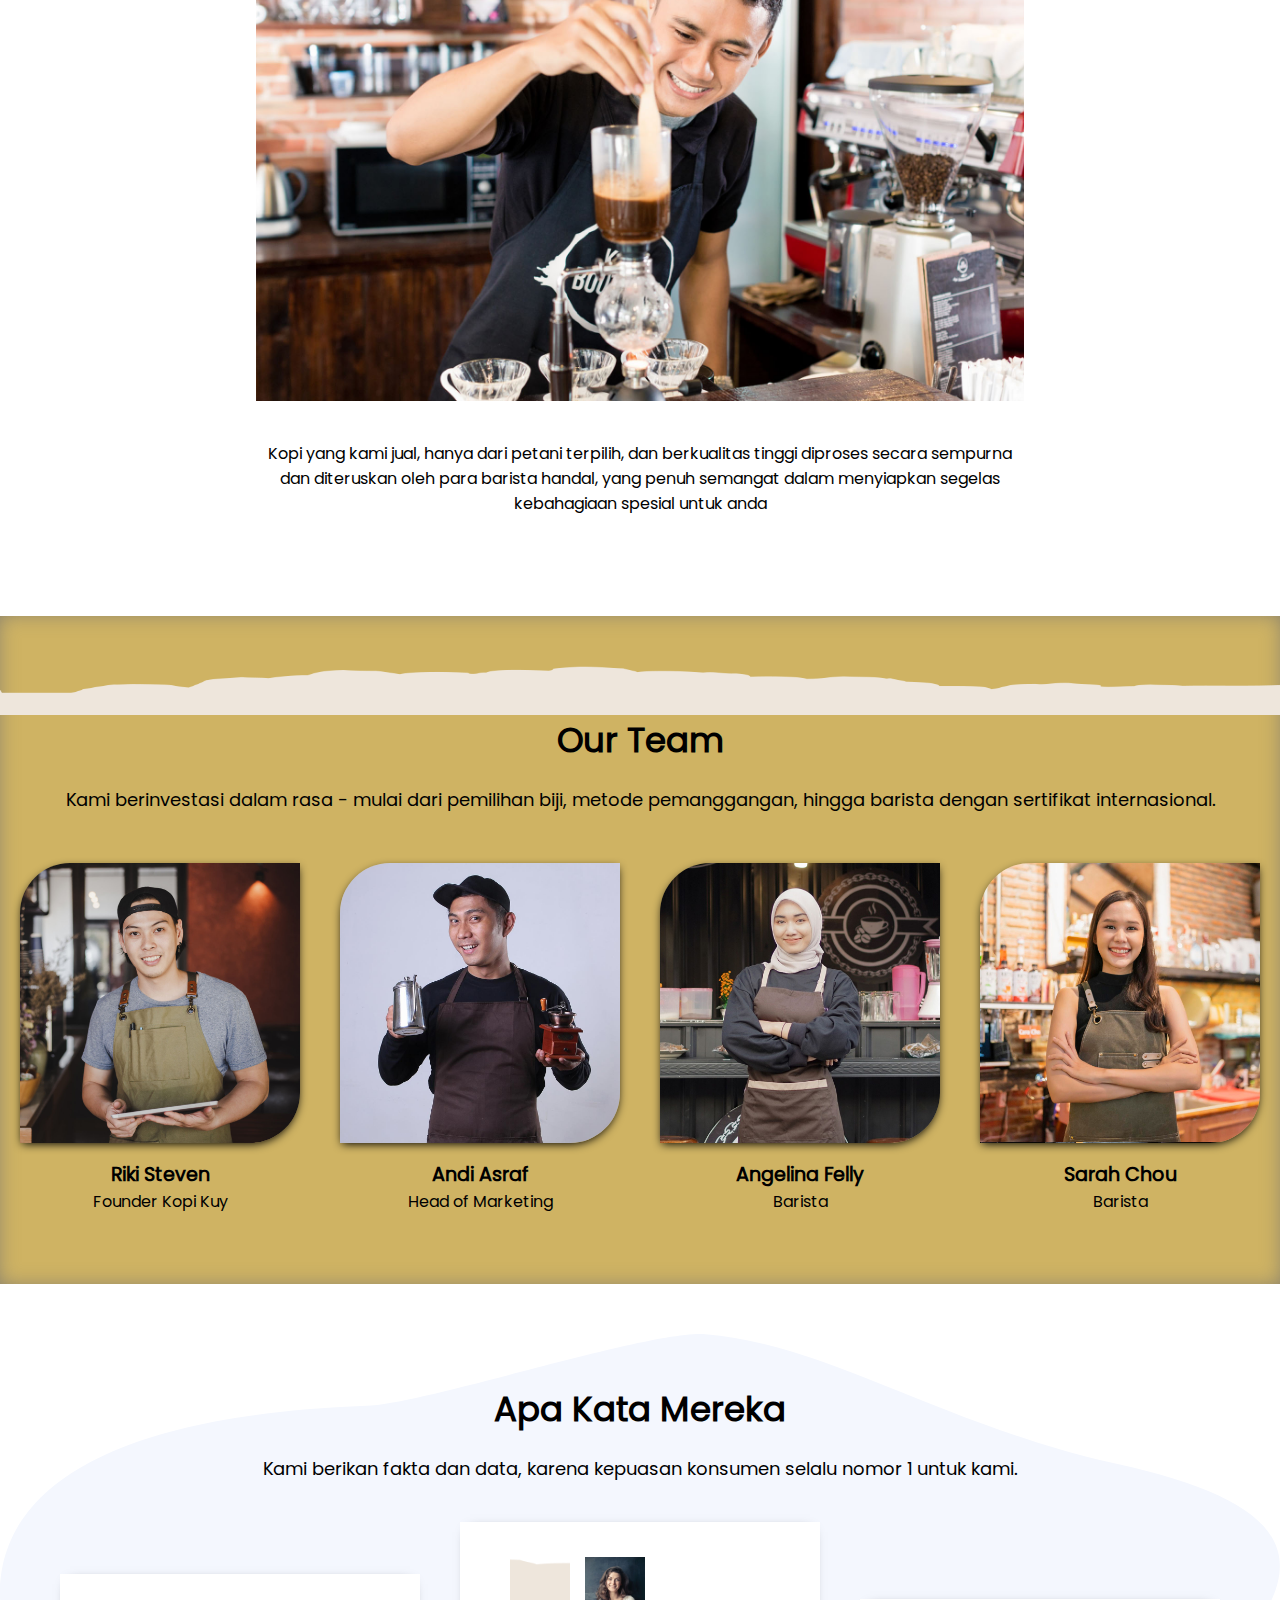
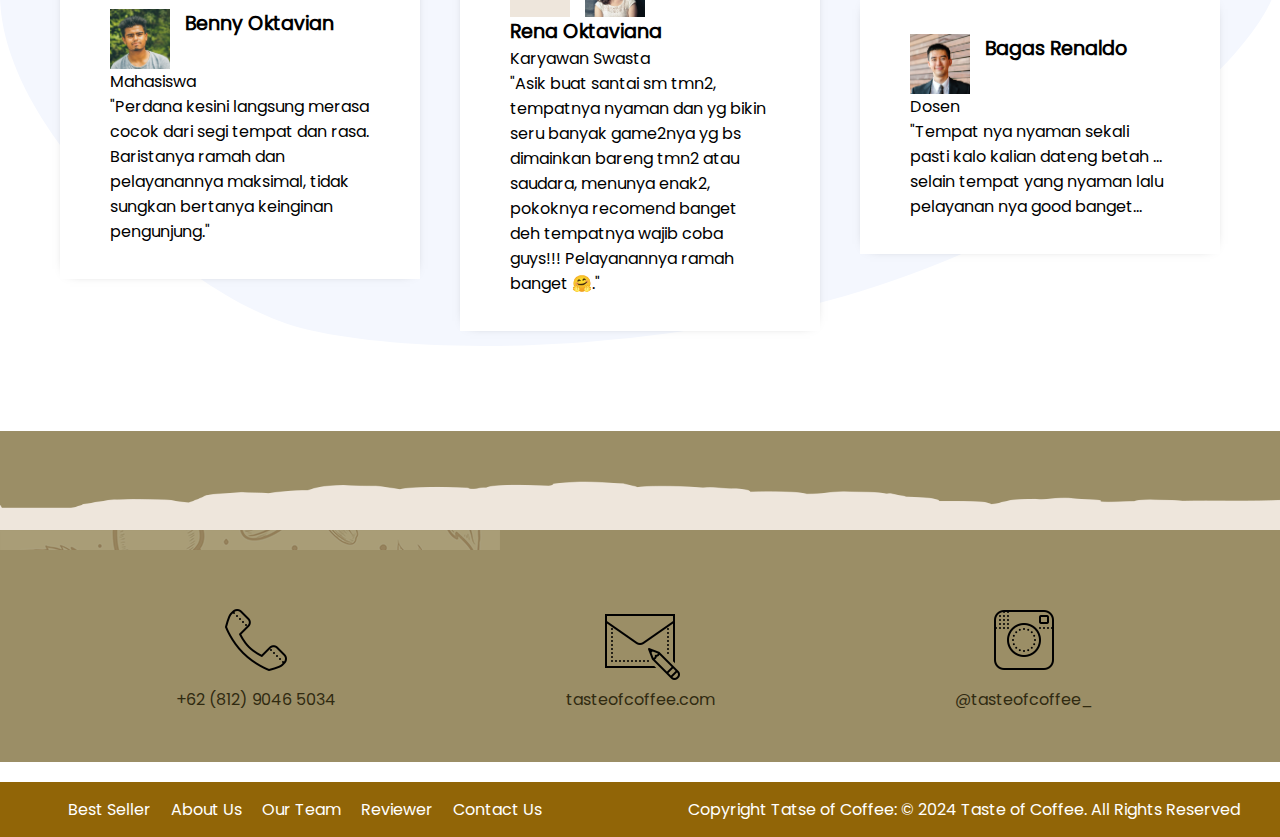
==== commit 100f88e5: "Add files via upload" ====
--- a/index.html
+++ b/index.html
@@ -12,12 +12,15 @@
 
 <body>
     <nav>
-        <img class="logo" src="images/logo/logo_kuy.png">
+
+        <img class="logo" src="https://i.pinimg.com/474x/a1/cd/d7/a1cdd7a9bfb126ddde9464b3ded7744f.jpg">
         <div class="navigasi">
             <a href="#best-seller">Best Seller</a>
+            <a href="#about-us">About Us</a>
             <a href="#our-team">Our Team</a>
             <a href="#review">Review</a>
             <a href="#contact-us">Contact Us</a>
+
         </div>
         <a class="shop" href="produk.html">Shop</a>
         <a class="chat" href="https://wa.me/628123456?text=Saya ingin bertanya" target="_blank">Chat</a>
@@ -28,14 +31,14 @@
     <header>
         <div class="kiri">
             <h1>
-                Kopi Kuy
+                Taste of Coffee
                 <img src="images/icon/icon_kopi.svg" alt="">
                 <p>
-                    Kopi Kuy merupakan sebuah startup kopi retail yang ingin menyajikan
+                    Taste of Coffee merupakan sebuah startup kopi retail yang ingin menyajikan
                     high quality Coffee untuk para pelanggannya.
                 </p>
                 <p>
-                    Dapat dibeli melalui
+                    Can be purchase via
                 </p>
                 <div class="olshop">
                     <img src="images/logo/logo_bukalapak.png" alt="">
@@ -50,11 +53,11 @@
         </div>
     </header>
     <main>
-        
+
         <section class="best-seller" id="best-seller">
-            
-            <h2>
-                Menu Andalan Kami
+
+            <h2>
+                Our Best Seller
             </h2>
             <p>
                 Nikmati menu andalan yang menjadi favorit customer Kami
@@ -69,33 +72,34 @@
             <div class="produk">
                 <img src="images/produk/product_espresso.jpg" alt="">
                 <p>
-                    Espresso
+                    Robusta
                 </p>
 
             </div>
             <div class="produk">
                 <img src="images/produk/product_kopi_susu.jpg" alt="">
                 <p>
-                    Kopi Susu
+                    Coffee Milk
                 </p>
 
             </div>
             <div class="produk">
                 <img src="images/produk/product_latte.jpg" alt="">
                 <p>
-                    Cafe Latte
-                </p>
-            </div>
-        </section>
+                    Coffee Latte
+                </p>
+            </div>
+        </section>
+
         <section class="about-us" id="about-us">
             <h2>
-                Gak Ngopi Gak Kuy!
-            </h2>
-            <p>
-                Didirikan pada 2017, Kopi Kuy merupakan sebuah startup kopi retail
-                yang ingin menyajikan kopi dengan kualitas tinggi untuk para pelanggannya.
-                Nama Kuy yang diambil dari "yuk" yang merupakan harapan kami untuk mengajak semua
-                yang terlibat dalam bisnis kami untuk bersama-sama menikmati sajian kopi yang berkualitas.
+                Coffee Beans-Original Taste
+            </h2>
+            <p>
+                Didirikan pada 2024 Taste of Coffee merupakan sebuah startup kopi retail
+                yang menyajikan kopi dengan kualitas tinggi untuk para pelanggannya.
+                Biji kopi yang kami gunakan dapat memberikan Original Taste dan meciptakan kenikmatan bagi pecinta kopi.
+
             </p>
             <img src="images/about-us/meracik kopi.jpg" alt="">
             <p>
@@ -107,6 +111,7 @@
 
 
         <section class="our-team" id="our-team">
+            <img src="images/background/garis-atas.png" alt="">
             <h2>
                 Our Team
             </h2>
@@ -173,6 +178,7 @@
                 </p>
             </div>
             <div class="testimoni">
+                <img src="images/background/garis-atas.png" alt="">
                 <img src="images/customer/customer2.jpg" alt="">
                 <h3>
                     Rena Oktaviana
@@ -199,15 +205,15 @@
                 <p>
                     "Tempat nya nyaman sekali pasti kalo kalian dateng betah ...
                     selain tempat yang nyaman lalu pelayanan nya good banget...
-                    dan kalian yang datang ke kopi kuy jangan lewatkan permainan yang disediakan
-                    oleh kopi kuy , banyak banget game nya!"
+
                 </p>
             </div>
         </section>
 
         <section class="contact-us" id="contact-us">
+            <img src="images/background/garis-atas.png" alt="">
             <iframe
-                src="https://www.google.com/maps/embed?pb=!1m14!1m8!1m3!1d7932.741866032694!2d106.668581!3d-6.214715!3m2!1i1024!2i768!4f13.1!3m3!1m2!1s0x2e69f9912c7f297b%3A0xe5a3a671dae861ab!2sKopi%20kuy!5e0!3m2!1sid!2sid!4v1680617229460!5m2!1sid!2sid"
+                src="images/background/bgkopi.png"
                 allowfullscreen="" loading="lazy" referrerpolicy="no-referrer-when-downgrade"></iframe>
             <div class="kontak">
                 <img src="images/icon/icon_phone.png" alt="">
@@ -218,13 +224,13 @@
             <div class="kontak">
                 <img src="images/icon/icon_mail.png" alt="">
                 <p>
-                    hello@kopikuy.com
+                    tasteofcoffee.com
                 </p>
             </div>
             <div class="kontak">
                 <img src="images/icon/icon_instagram.png" alt="">
                 <p>
-                    @kopi.kuy
+                    @tasteofcoffee_
                 </p>
             </div>
         </section>
@@ -235,19 +241,21 @@
         <div class="navigasi">
             <a href="#best-seller">
                 Best Seller</a>
+            <a href="#about-us">
+                About Us</a>
             <a href="#our-team">
                 Our Team</a>
             <a href="#review">
                 Reviewer</a>
             <a href="#contact-us">
                 Contact Us</a>
-         </div>
-    <p>
-    Copyright kopi kuy: © 2024 Kopi Kuy. All Rights Reserved
-    </p>
- 
+        </div>
+        <p>
+            Copyright Tatse of Coffee: © 2024 Taste of Coffee. All Rights Reserved
+        </p>
+
     </footer>
-   
-
-
-</body>
+
+
+
+</body>--- a/css/style.css
+++ b/css/style.css
@@ -135,7 +135,7 @@
    untuk pengguna vscode silahkan arahkan mouse ke kotak warna di bawah
    untuk mengganti warna sesuai keinginan
    */
-   background-color: #198754;
+   background-color: #916507;
 
    /* box-shadow membuat efek bayangan */
    box-shadow: 0 3px 7px -2px #000;
@@ -175,7 +175,7 @@
 }
 
 nav a {
-   color: #fff;
+   color: #dbceb2;
    padding-left: 8px;
    padding-right: 8px;
 }
@@ -186,7 +186,7 @@
 
 a.chat {
    margin-right: 30px;
-   background-color: rgb(8, 69, 8);
+   background-color: #7a4c08;
    color: #fff;
    padding-top: 5px;
    padding-right: 15px;
@@ -214,11 +214,11 @@
     pada padding dan margin ditambahkan top / right / bottom / top 
     untuk mengatur jarak masing-masing 
    */
-   padding-top: 80px;
-   padding-bottom: 80px;
+   padding-top: 50px;
+   padding-bottom: 50px;
 
    /* margin mengatur jarak ke luar */
-   margin-bottom: 80px;
+   margin-bottom: 50px;
 }
 
 /* penulisan CSS dapat digabung dengan beberapa elemen */
@@ -252,7 +252,7 @@
    position: relative;
 
    /* background-color mengatur warna latar belakang elemen */
-   background-color: #EEE6DC;
+   background-color: #cfb363;
 
    /* text-align mengatur rata tulisan, bisa bernilai: left, right, center, justify */
    text-align: center;
@@ -347,10 +347,10 @@
 
 
 /* About US */
-
 section.about-us {
    /* max-width: 80%; mengatur lebar maksimal elemen tidak boleh melebihi 80% layar */
-   max-width: 80%;
+   max-width: 60%;
+ 
 
    /* margin-left dan margin-right auto akan membuat posisi elemen berada di tengah */
    margin-left: auto;
@@ -390,7 +390,7 @@
 /* OUR TEAM */
 
 section.our-team {
-   background-color: #EEE6DC;
+   background-color: #cfb363;
    box-shadow: inset 0px 0px 23px -6px #707070;
    text-align: center;
 }
@@ -508,18 +508,20 @@
 /* CONTACT US */
 section.contact-us {
    margin-bottom: 20px;
+   background-color: #9b8e66;
+   background-image: url(img../images/background/bg-bijikopi.svg);
 }
 
 section.contact-us iframe {
    width: 100%;
-   height: 300px;
+   height: 20px;
    border: 0;
 }
 
 div.kontak {
    width: 30%;
    /* color mengatur warna tulisan */
-   color: green;
+   color: rgb(48, 42, 17);
    text-align: center;
    margin-top: 50px;
 }
@@ -528,7 +530,7 @@
 /* FOOTER */
 
 footer {
-   background-color: #198754;
+   background-color: #916507;
    padding-top: 15px;
    padding-bottom: 15px;
    color: #fff;
@@ -551,7 +553,7 @@
 @media (max-width:600px) {
 
    div.navigasi {
-      display: none;
+      display: 600px;
    }
 
    a.shop {
@@ -565,16 +567,18 @@
       padding: 30px;
       text-align: center;
    }
-div.produk,
-div.kontak,
-div.team {
-   width: 50%;
-}
-div.testimoni {
-   width: 100%;
-   padding: 42px 16px;
-   margin-bottom: 29px;
-}
+
+   div.produk,
+   div.kontak,
+   div.team {
+      width: 50%;
+   }
+
+   div.testimoni {
+      width: 100%;
+      padding: 42px 16px;
+      margin-bottom: 29px;
+   }
 
    /*Akhir media query*/
 }
